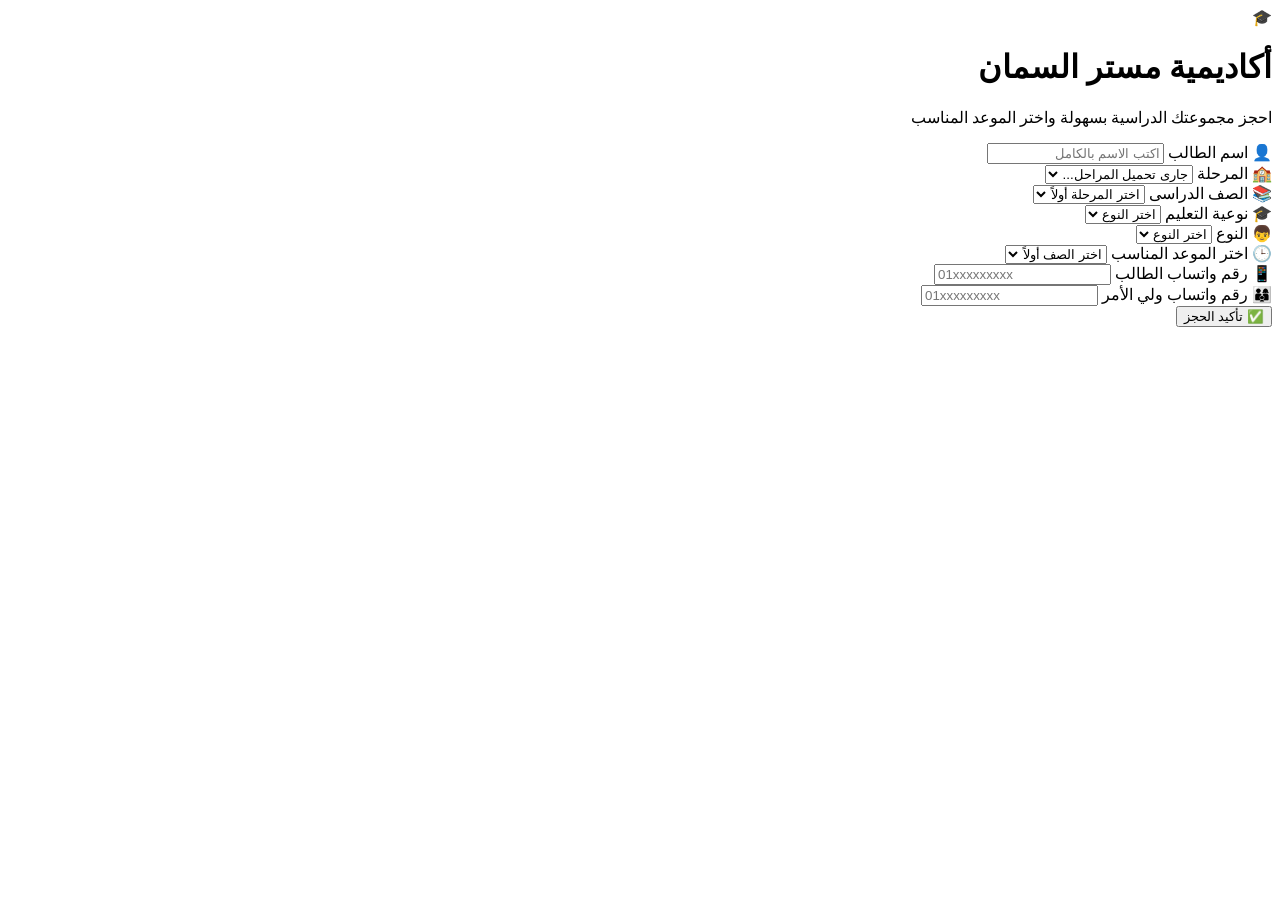
==== index.html @ 5d87e905 "Add files via upload" ====
<!DOCTYPE html>
<html lang="ar" dir="rtl">

<head>

<meta charset="UTF-8">

<meta name="viewport" content="width=device-width, initial-scale=1.0">

<title>حجز الدروس | أكاديمية مستر السمان</title>

<link rel="preconnect" href="https://fonts.googleapis.com">

<link rel="preconnect" href="https://fonts.gstatic.com" crossorigin>

<link href="https://fonts.googleapis.com/css2?family=Cairo:wght@400;600;700;800&display=swap" rel="stylesheet">

<?!= include("style"); ?>

</head>

<body>

<div class="container">

<div class="card">

<!-- Header -->

<div class="hero">

<div class="logoCircle">

🎓

</div>

<h1>

أكاديمية مستر السمان

</h1>

<p>

احجز مجموعتك الدراسية بسهولة واختر الموعد المناسب

</p>

</div>

<form id="bookingForm">

<!-- اسم الطالب -->

<div class="form-group">

<label>

👤 اسم الطالب

</label>

<input

type="text"

id="name"

placeholder="اكتب الاسم بالكامل"

required>

</div>

<!-- المرحلة -->

<div class="form-group">

<label>

🏫 المرحلة

</label>

<select id="stage" required>

<option>

جارى تحميل المراحل...

</option>

</select>

</div>

<!-- الصف -->

<div class="form-group">

<label>

📚 الصف الدراسى

</label>

<select id="grade" required>

<option>

اختر المرحلة أولاً

</option>

</select>

</div>

<!-- نوعية التعليم -->

<div class="form-group">

<label>

🎓 نوعية التعليم

</label>

<select id="education" required>

<option value="">

اختر النوع

</option>

<option>

عام

</option>

<option>

أزهرى

</option>

</select>

</div>

<!-- النوع -->

<div class="form-group">

<label>

👦 النوع

</label>

<select id="gender" required>

<option value="">

اختر النوع

</option>

<option>

ذكر

</option>

<option>

أنثى

</option>

</select>

</div>
<!-- الموعد -->

<div class="form-group">

<label>

🕒 اختر الموعد المناسب

</label>

<select id="group" required>

<option value="">

اختر الصف أولاً

</option>

</select>

</div>

<!-- رقم واتساب الطالب -->

<div class="form-group">

<label>

📱 رقم واتساب الطالب

</label>

<input

type="tel"

id="studentPhone"

placeholder="01xxxxxxxxx"

maxlength="11"

required>

</div>

<!-- رقم واتساب ولي الأمر -->

<div class="form-group">

<label>

👨‍👩‍👦 رقم واتساب ولي الأمر

</label>

<input

type="tel"

id="parentPhone"

placeholder="01xxxxxxxxx"

maxlength="11"

required>

</div>

<!-- الرسالة -->

<div id="msg"></div>

<!-- زر الحجز -->

<div class="btnBox">

<button

type="button"

onclick="saveBooking()">

✅ تأكيد الحجز

</button>

</div>

</form>

</div>

</div>

<?!= include("script"); ?>

</body>

</html>
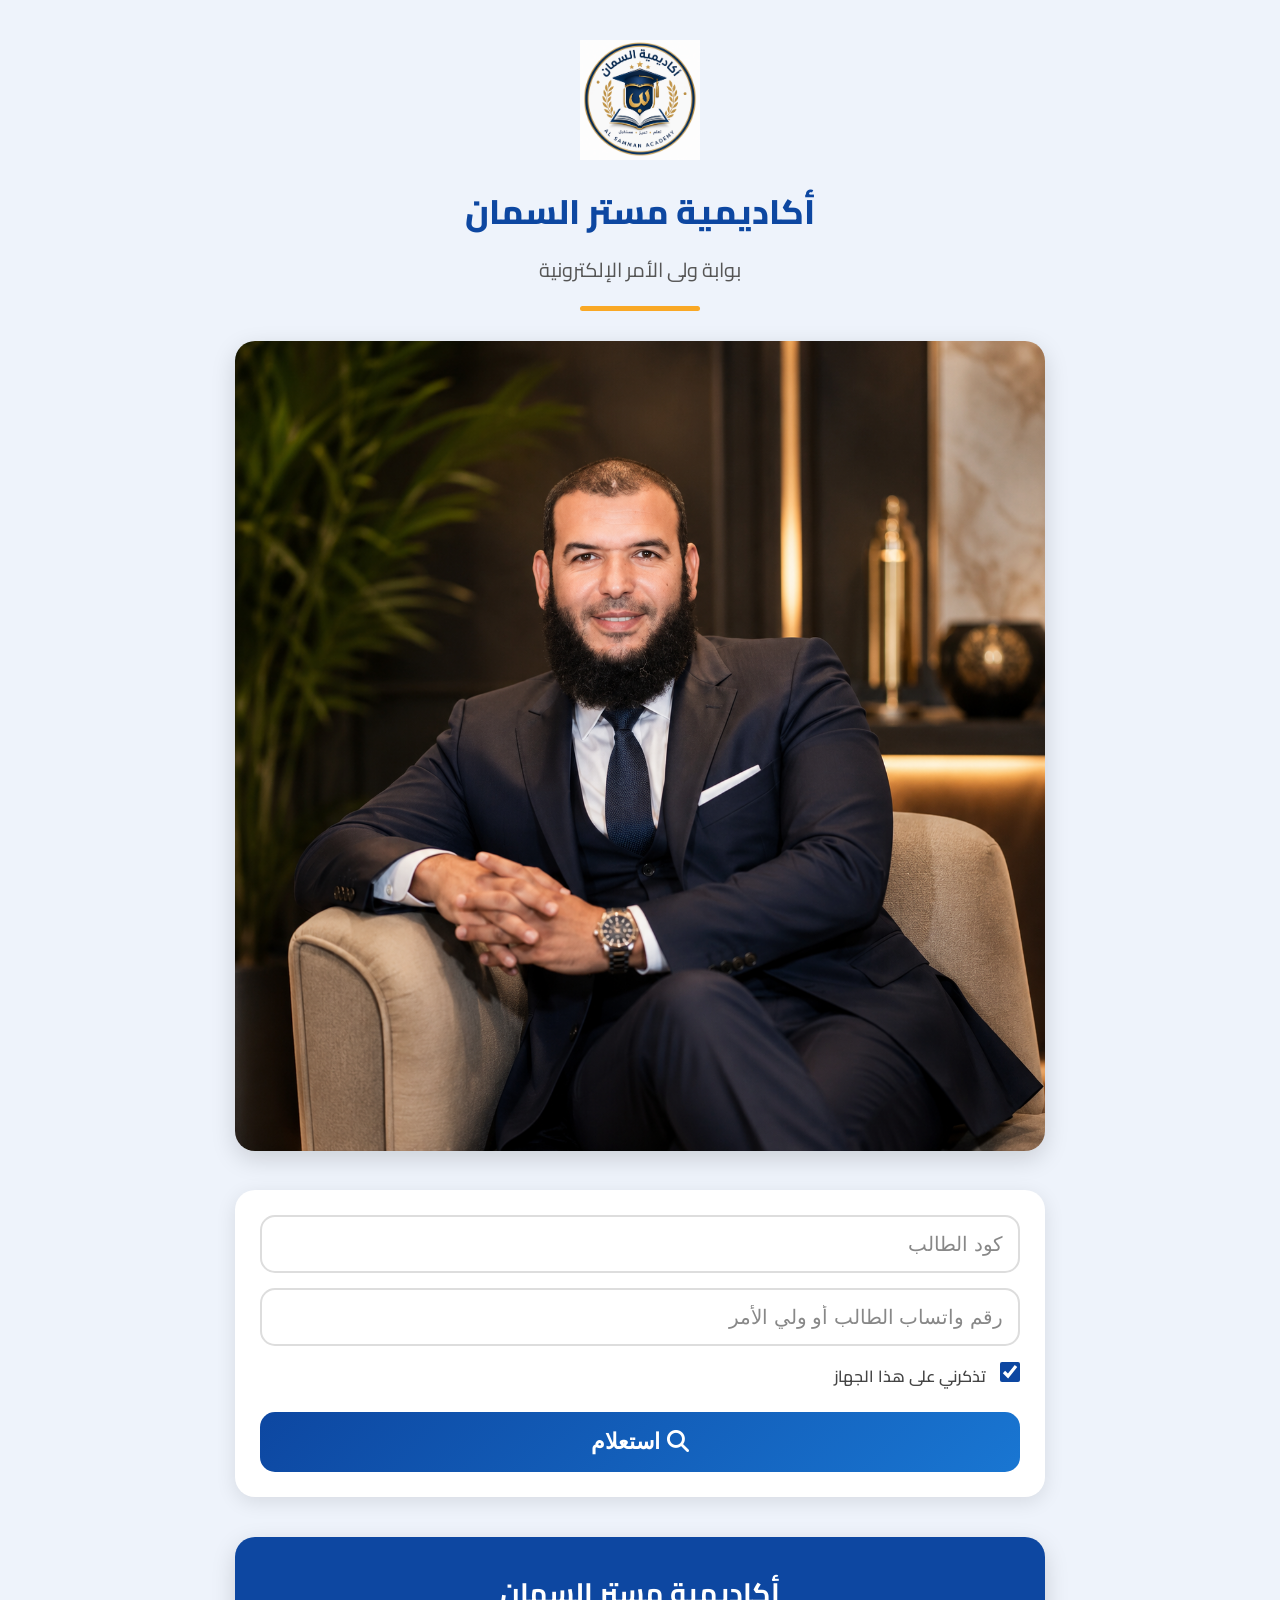
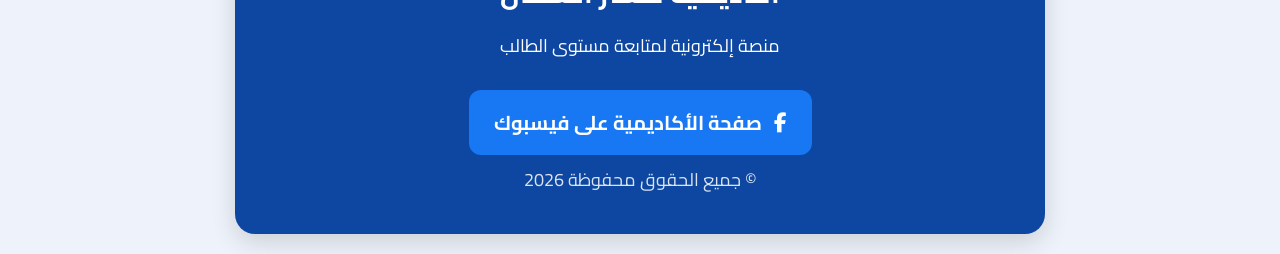
==== commit 16307139: "Add files via upload" ====
--- a/index.html
+++ b/index.html
@@ -1,286 +1,292 @@
-<!DOCTYPE html>
+﻿<!DOCTYPE html>
 <html lang="ar" dir="rtl">
 
 <head>
-
 <meta charset="UTF-8">
-
 <meta name="viewport" content="width=device-width, initial-scale=1.0">
-
-<title>حجز الدروس | أكاديمية مستر السمان</title>
-
+<title>أكاديمية السمان | بوابة ولى الأمر</title>
+<meta name="theme-color" content="#0d47a1">
 <link rel="preconnect" href="https://fonts.googleapis.com">
-
 <link rel="preconnect" href="https://fonts.gstatic.com" crossorigin>
-
 <link href="https://fonts.googleapis.com/css2?family=Cairo:wght@400;600;700;800&display=swap" rel="stylesheet">
-
-<?!= include("style"); ?>
-
+<link rel="stylesheet" href="https://cdnjs.cloudflare.com/ajax/libs/font-awesome/6.7.2/css/all.min.css">
+<link rel="stylesheet" href="style.css">
 </head>
 
 <body>
 
 <div class="container">
 
-<div class="card">
-
-<!-- Header -->
-
-<div class="hero">
-
-<div class="logoCircle">
-
-🎓
-
-</div>
-
-<h1>
-
-أكاديمية مستر السمان
-
-</h1>
-
-<p>
-
-احجز مجموعتك الدراسية بسهولة واختر الموعد المناسب
-
-</p>
-
-</div>
-
-<form id="bookingForm">
-
-<!-- اسم الطالب -->
-
-<div class="form-group">
-
-<label>
-
-👤 اسم الطالب
-
-</label>
-
-<input
-
-type="text"
-
-id="name"
-
-placeholder="اكتب الاسم بالكامل"
-
-required>
-
-</div>
-
-<!-- المرحلة -->
-
-<div class="form-group">
-
-<label>
-
-🏫 المرحلة
-
-</label>
-
-<select id="stage" required>
-
-<option>
-
-جارى تحميل المراحل...
-
-</option>
-
-</select>
-
-</div>
-
-<!-- الصف -->
-
-<div class="form-group">
-
-<label>
-
-📚 الصف الدراسى
-
-</label>
-
-<select id="grade" required>
-
-<option>
-
-اختر المرحلة أولاً
-
-</option>
-
-</select>
-
-</div>
-
-<!-- نوعية التعليم -->
-
-<div class="form-group">
-
-<label>
-
-🎓 نوعية التعليم
-
-</label>
-
-<select id="education" required>
-
-<option value="">
-
-اختر النوع
-
-</option>
-
-<option>
-
-عام
-
-</option>
-
-<option>
-
-أزهرى
-
-</option>
-
-</select>
-
-</div>
-
-<!-- النوع -->
-
-<div class="form-group">
-
-<label>
-
-👦 النوع
-
-</label>
-
-<select id="gender" required>
-
-<option value="">
-
-اختر النوع
-
-</option>
-
-<option>
-
-ذكر
-
-</option>
-
-<option>
-
-أنثى
-
-</option>
-
-</select>
-
-</div>
-<!-- الموعد -->
-
-<div class="form-group">
-
-<label>
-
-🕒 اختر الموعد المناسب
-
-</label>
-
-<select id="group" required>
-
-<option value="">
-
-اختر الصف أولاً
-
-</option>
-
-</select>
-
-</div>
-
-<!-- رقم واتساب الطالب -->
-
-<div class="form-group">
-
-<label>
-
-📱 رقم واتساب الطالب
-
-</label>
-
-<input
-
-type="tel"
-
-id="studentPhone"
-
-placeholder="01xxxxxxxxx"
-
-maxlength="11"
-
-required>
-
-</div>
-
-<!-- رقم واتساب ولي الأمر -->
-
-<div class="form-group">
-
-<label>
-
-👨‍👩‍👦 رقم واتساب ولي الأمر
-
-</label>
-
-<input
-
-type="tel"
-
-id="parentPhone"
-
-placeholder="01xxxxxxxxx"
-
-maxlength="11"
-
-required>
-
-</div>
-
-<!-- الرسالة -->
-
-<div id="msg"></div>
-
-<!-- زر الحجز -->
-
-<div class="btnBox">
-
-<button
-
-type="button"
-
-onclick="saveBooking()">
-
-✅ تأكيد الحجز
-
-</button>
-
-</div>
-
-</form>
-
-</div>
-
-</div>
-
-<?!= include("script"); ?>
+<!--=========================
+        Logo
+==========================-->
+<img src="logo.png" class="logo" alt="Academy Logo">
+
+<h1 class="main-title">أكاديمية مستر السمان</h1>
+<p class="sub-title">بوابة ولى الأمر الإلكترونية</p>
+<div class="title-line"></div>
+
+<!--=========================
+        Banner
+==========================-->
+<div class="banner">
+<img src="banner.png" alt="Banner">
+</div>
+
+<!--=========================
+        Search Box
+==========================-->
+<div class="search-box">
+    <input type="text" id="codeInput" placeholder="كود الطالب" autocomplete="off">
+    <input type="tel" id="passwordInput" placeholder="رقم واتساب الطالب أو ولي الأمر" autocomplete="off">
+    
+    <!-- خيار حفظ تسجيل الدخول -->
+    <div class="remember-me-box">
+        <label for="rememberMe">
+            <input type="checkbox" id="rememberMe" checked>
+            تذكرني على هذا الجهاز
+        </label>
+    </div>
+
+    <button id="searchBtn" class="search-btn">
+        <i class="fa-solid fa-magnifying-glass"></i>
+        استعلام
+    </button>
+</div>
+
+<!--====================================
+        بيانات الطالب (البطاقة الموحدة)
+=====================================-->
+<div id="result" class="result-card hidden">
+
+    <h2 class="result-title">
+        <i class="fa-solid fa-user-graduate"></i>
+        بيانات الطالب
+    </h2>
+
+    <div class="result-row">
+        <span class="result-label">
+            <i class="fa-solid fa-id-card"></i>
+            كود الطالب
+        </span>
+        <span id="studentCode" class="result-value"></span>
+    </div>
+
+    <div class="result-row">
+        <span class="result-label">
+            <i class="fa-solid fa-user"></i>
+            اسم الطالب
+        </span>
+        <span id="studentName" class="result-value"></span>
+    </div>
+
+    <div class="result-row">
+        <span class="result-label">
+            <i class="fa-solid fa-school"></i>
+            الصف الدراسى
+        </span>
+        <span id="studentGrade" class="result-value"></span>
+    </div>
+
+    <div class="result-row">
+        <span class="result-label">
+            <i class="fa-solid fa-users"></i>
+            المجموعة
+        </span>
+        <span id="studentGroup" class="result-value"></span>
+    </div>
+
+    <div class="result-row">
+        <span class="result-label">
+            <i class="fa-brands fa-whatsapp"></i>
+            واتساب الطالب
+        </span>
+        <span id="studentWhatsapp" class="result-value"></span>
+    </div>
+
+    <div class="result-row">
+        <span class="result-label">
+            <i class="fa-brands fa-whatsapp"></i>
+            واتساب ولى الأمر
+        </span>
+        <span id="parentWhatsapp" class="result-value"></span>
+    </div>
+
+    <!--=========================
+            الأزرار
+    ==========================-->
+    <div class="attendance-btn-box">
+        <button id="attendanceBtn" class="attendance-btn hidden">
+            <i class="fa-solid fa-calendar-check"></i>
+            الاستعلام عن الحضور
+        </button>
+    </div>
+
+    <div class="attendance-btn-box">
+        <button id="homeworkBtn" class="attendance-btn hidden">
+            <i class="fa-solid fa-book"></i>
+            الاستعلام عن درجات الواجب
+        </button>
+    </div>
+
+    <div class="attendance-btn-box">
+        <button id="examBtn" class="attendance-btn hidden">
+            <i class="fa-solid fa-file-pen"></i>
+            الاستعلام عن درجات الامتحانات
+        </button>
+    </div>
+
+    <div class="attendance-btn-box">
+        <button id="paymentBtn" class="attendance-btn hidden">
+            <i class="fa-solid fa-money-bill-wave"></i>
+            الاستعلام عن المدفوعات
+        </button>
+    </div>
+
+    <div class="attendance-btn-box">
+        <button id="noticeBtn" class="attendance-btn hidden">
+            <i class="fa-solid fa-bell"></i>
+            التنبيهات الهامة
+        </button>
+    </div>
+
+    <!-- زر الفيديوهات الجديد -->
+    <div class="attendance-btn-box">
+        <button id="videoBtn" class="video-portal-btn hidden">
+            <i class="fa-solid fa-play-circle"></i>
+            الفيديوهات التعليمية والشرح
+        </button>
+    </div>
+
+    <!-- زر تسجيل الخروج -->
+    <div class="attendance-btn-box">
+        <button id="logoutBtn" class="logout-btn">
+            <i class="fa-solid fa-right-from-bracket"></i>
+            تسجيل الخروج / مسح الحفظ
+        </button>
+    </div>
+
+</div>
+
+<!--====================================
+        بطاقة الحضور
+=====================================-->
+<div id="attendanceCard" class="result-card hidden">
+    <h2 class="result-title">
+        <i class="fa-solid fa-calendar-check"></i>
+        سجل حضور الطالب
+    </h2>
+    <div id="attendanceContent"></div>
+    <button id="backBtn" class="back-btn">
+        <i class="fa-solid fa-arrow-right"></i>
+        رجوع
+    </button>
+</div>
+
+<!--====================================
+        بطاقة الواجب
+=====================================-->
+<div id="homeworkCard" class="result-card hidden">
+    <h2 class="result-title">
+        <i class="fa-solid fa-book"></i>
+        درجات الواجب
+    </h2>
+    <div id="homeworkContent"></div>
+    <button id="backHomeworkBtn" class="back-btn">
+        <i class="fa-solid fa-arrow-right"></i>
+        رجوع
+    </button>
+</div>
+
+<!--====================================
+        بطاقة الامتحانات
+=====================================-->
+<div id="examCard" class="result-card hidden">
+    <h2 class="result-title">
+        <i class="fa-solid fa-file-pen"></i>
+        درجات الامتحانات
+    </h2>
+    <div id="examContent"></div>
+    <button id="backExamBtn" class="back-btn">
+        <i class="fa-solid fa-arrow-right"></i>
+        رجوع
+    </button>
+</div>
+
+<!--====================================
+        بطاقة المدفوعات
+=====================================-->
+<div id="paymentCard" class="result-card hidden">
+    <h2 class="result-title">
+        <i class="fa-solid fa-money-bill-wave"></i>
+        المدفوعات
+    </h2>
+    <div id="paymentContent"></div>
+    <button id="backPaymentBtn" class="back-btn">
+        <i class="fa-solid fa-arrow-right"></i>
+        رجوع
+    </button>
+</div>
+
+<!--====================================
+        بطاقة التنبيهات
+=====================================-->
+<div id="noticeCard" class="result-card hidden">
+    <h2 class="result-title">
+        <i class="fa-solid fa-bell"></i>
+        التنبيهات الهامة
+    </h2>
+    <div id="noticeContent"></div>
+    <button id="backNoticeBtn" class="back-btn">
+        <i class="fa-solid fa-arrow-right"></i>
+        رجوع
+    </button>
+</div>
+
+<!--====================================
+        بطاقة الفيديوهات المعدلة (Videoss)
+=====================================-->
+<div id="VideossCard" class="result-card hidden">
+    <h2 class="result-title">
+        <i class="fa-solid fa-play-circle"></i>
+        الفيديوهات التعليمية والشرح
+    </h2>
+    <div id="VideossContent"></div>
+    <button id="backVideossBtn" class="back-btn">
+        <i class="fa-solid fa-arrow-right"></i>
+        رجوع
+    </button>
+</div>
+
+<!--====================================
+        رسالة عدم العثور
+=====================================-->
+<div id="notFound" class="result-card hidden">
+    <div class="not-found">
+        <i class="fa-solid fa-circle-xmark"></i>
+        <h2>كود الطالب أو كلمة السر غير صحيحة</h2>
+    </div>
+</div>
+
+<!--====================================
+                Footer
+=====================================-->
+<footer class="footer">
+    <h3>أكاديمية مستر السمان</h3>
+    <p>منصة إلكترونية لمتابعة مستوى الطالب</p>
+    <a href="https://www.facebook.com/profile.php?id=100093795507056" target="_blank" class="facebook-btn">
+        <i class="fa-brands fa-facebook-f"></i>
+        صفحة الأكاديمية على فيسبوك
+    </a>
+    <p class="copyright">© جميع الحقوق محفوظة 2026</p>
+</footer>
+
+</div>
+
+<!--====================================
+            JavaScript
+=====================================-->
+<script src="script.js"></script>
 
 </body>
 
--- a/style.css
+++ b/style.css
@@ -0,0 +1,949 @@
+﻿/*=========================================
+        Google Font
+=========================================*/
+
+@import url('https://fonts.googleapis.com/css2?family=Cairo:wght@400;600;700;800&display=swap');
+
+/*=========================================
+        Reset
+=========================================*/
+
+*{
+
+    margin:0;
+    padding:0;
+    box-sizing:border-box;
+
+}
+
+body{
+
+    font-family:'Cairo',sans-serif;
+
+    background:#eef3fb;
+
+    direction:rtl;
+
+    color:#222;
+
+}
+
+/*=========================================
+        Container
+=========================================*/
+
+.container{
+
+    width:95%;
+
+    max-width:850px;
+
+    margin:auto;
+
+    padding:20px;
+
+}
+
+/*=========================================
+        Logo
+=========================================*/
+
+.logo{
+
+    display:block;
+
+    width:120px;
+
+    margin:20px auto;
+
+}
+
+/*=========================================
+        Titles
+=========================================*/
+
+.main-title{
+
+    text-align:center;
+
+    color:#0d47a1;
+
+    font-size:34px;
+
+    font-weight:800;
+
+}
+
+.sub-title{
+
+    text-align:center;
+
+    color:#555;
+
+    font-size:20px;
+
+    margin-top:8px;
+
+}
+
+.title-line{
+
+    width:120px;
+
+    height:5px;
+
+    background:#f9a825;
+
+    margin:18px auto 30px;
+
+    border-radius:10px;
+
+}
+
+/*=========================================
+        Banner
+=========================================*/
+
+.banner{
+
+    margin-bottom:30px;
+
+}
+
+.banner img{
+
+    width:100%;
+
+    border-radius:20px;
+
+    box-shadow:0 8px 25px rgba(0,0,0,.15);
+
+}
+
+/*=========================================
+ /* =========================================
+   Search Box
+========================================= */
+
+.search-box {
+    background: #fff;
+    padding: 25px;
+    border-radius: 20px;
+    box-shadow: 0 5px 20px rgba(0,0,0,.10);
+    margin-bottom: 30px;
+}
+
+.search-box input {
+    width: 100%;
+    height: 58px;
+    border: 2px solid #ddd;
+    border-radius: 15px;
+    padding: 0 15px;
+    font-size: 20px;
+    margin-bottom: 15px;
+    transition: .30s;
+    
+    /* التعديلات المطلوبة */
+    direction: rtl;            /* توجيه النص من اليمين إلى اليسار */
+    text-align: right;         /* محاذاة النص والرقام ناحية اليمين */
+    font-weight: bold;         /* جعل الخط عريض */
+    color: #000000;            /* لون النص أسود صريح */
+    box-sizing: border-box;    /* لضمان ضبط الأبعاد مع الأطراف */
+    outline: none;             /* إزالة الإطار الأزرق الافتراضي */
+}
+
+/* لتغيير شكل النص التوضيحي (Placeholder) ليكون خفيفاً قبل الكتابة */
+.search-box input::placeholder {
+    color: #888888;
+    font-weight: normal;       /* جعل النص التوضيحي عادي حتى يكتب المستخدم */
+}
+
+.search-box input:focus{
+
+    outline:none;
+
+    border-color:#0d47a1;
+
+}
+
+.search-btn{
+
+    width:100%;
+
+    height:60px;
+
+    border:none;
+
+    border-radius:15px;
+
+    background:linear-gradient(135deg,#0d47a1,#1976d2);
+
+    color:#fff;
+
+    font-size:22px;
+
+    font-weight:bold;
+
+    cursor:pointer;
+
+    transition:.30s;
+
+}
+
+.search-btn:hover{
+
+    transform:translateY(-2px);
+
+    box-shadow:0 10px 25px rgba(0,0,0,.18);
+
+}
+/*=========================================
+        Result Card
+=========================================*/
+
+.result-card{
+
+    background:#fff;
+
+    border-radius:20px;
+
+    padding:25px;
+
+    margin-top:25px;
+
+    box-shadow:0 8px 25px rgba(0,0,0,.12);
+
+}
+
+.result-title{
+
+    text-align:center;
+
+    color:#0d47a1;
+
+    font-size:28px;
+
+    margin-bottom:25px;
+
+    font-weight:800;
+
+}
+
+.result-title i{
+
+    color:#f9a825;
+
+    margin-left:8px;
+
+}
+
+/*=========================================
+        Student Data
+=========================================*/
+
+.result-row{
+
+    display:flex;
+
+    justify-content:space-between;
+
+    align-items:center;
+
+    padding:15px;
+
+    border-bottom:1px solid #eee;
+
+    font-size:20px;
+
+}
+
+.result-row:last-child{
+
+    border-bottom:none;
+
+}
+
+.result-label{
+
+    font-weight:700;
+
+    color:#444;
+
+}
+
+.result-label i{
+
+    color:#0d47a1;
+
+    margin-left:8px;
+
+}
+
+.result-value{
+
+    color:#000;
+
+    font-weight:bold;
+
+}
+
+/*=========================================
+        Attendance Buttons
+=========================================*/
+
+.attendance-btn-box{
+
+    margin-top:20px;
+
+}
+
+.attendance-btn{
+
+    width:100%;
+
+    height:58px;
+
+    border:none;
+
+    border-radius:15px;
+
+    background:linear-gradient(135deg,#2e7d32,#43a047);
+
+    color:#fff;
+
+    font-size:21px;
+
+    font-weight:bold;
+
+    cursor:pointer;
+
+    transition:.30s;
+
+    box-shadow:0 6px 15px rgba(46,125,50,.30);
+
+}
+
+.attendance-btn:hover{
+
+    background:linear-gradient(135deg,#1b5e20,#2e7d32);
+
+    transform:translateY(-2px);
+
+    box-shadow:0 10px 25px rgba(46,125,50,.45);
+
+}
+
+.attendance-btn i{
+
+    margin-left:10px;
+
+}
+
+/*=========================================
+        Back Button
+=========================================*/
+
+.back-btn{
+
+    width:100%;
+
+    height:58px;
+
+    margin-top:25px;
+
+    border:none;
+
+    border-radius:15px;
+
+    background:linear-gradient(135deg,#c62828,#e53935);
+
+    color:#fff;
+
+    font-size:21px;
+
+    font-weight:bold;
+
+    cursor:pointer;
+
+    transition:.30s;
+
+}
+
+.back-btn:hover{
+
+    transform:translateY(-2px);
+
+    box-shadow:0 10px 25px rgba(0,0,0,.18);
+
+}
+
+/*=========================================
+        Hidden
+=========================================*/
+
+.hidden{
+
+    display:none;
+
+}
+/*=========================================
+        Tables
+=========================================*/
+
+.attendance-table{
+
+    width:100%;
+
+    border-collapse:collapse;
+
+    margin-top:20px;
+
+    background:#fff;
+
+    border-radius:15px;
+
+    overflow:hidden;
+
+    box-shadow:0 5px 15px rgba(0,0,0,.08);
+
+}
+
+.attendance-table th{
+
+    background:#0d47a1;
+
+    color:#fff;
+
+    padding:15px;
+
+    text-align:center;
+
+    font-size:18px;
+
+    font-weight:bold;
+
+}
+
+.attendance-table td{
+
+    padding:14px;
+
+    text-align:center;
+
+    border-bottom:1px solid #eee;
+
+    font-size:17px;
+
+}
+
+.attendance-table tr:nth-child(even){
+
+    background:#f7f9fc;
+
+}
+
+.attendance-table tr:hover{
+
+    background:#eef5ff;
+
+}
+
+/*=========================================
+        Payment Summary
+=========================================*/
+
+.payment-summary{
+
+    display:grid;
+
+    grid-template-columns:repeat(2,1fr);
+
+    gap:15px;
+
+    margin-bottom:25px;
+
+}
+
+.pay-box{
+
+    background:#fff;
+
+    border-radius:15px;
+
+    padding:18px;
+
+    text-align:center;
+
+    box-shadow:0 6px 18px rgba(0,0,0,.10);
+
+}
+
+.pay-box span{
+
+    display:block;
+
+    font-size:17px;
+
+    color:#666;
+
+    margin-bottom:8px;
+
+}
+
+.pay-box strong{
+
+    font-size:28px;
+
+    color:#0d47a1;
+
+}
+
+/*=========================================
+        Success & Warning
+=========================================*/
+
+.success-box{
+
+    background:#e8f5e9;
+
+    color:#2e7d32;
+
+    padding:18px;
+
+    border-radius:15px;
+
+    text-align:center;
+
+    font-size:22px;
+
+    font-weight:bold;
+
+    margin-bottom:20px;
+
+}
+
+.warning-box{
+
+    background:#ffebee;
+
+    color:#c62828;
+
+    padding:18px;
+
+    border-radius:15px;
+
+    text-align:center;
+
+    font-size:22px;
+
+    font-weight:bold;
+
+    margin-bottom:20px;
+
+}
+
+.warning-box strong{
+
+    display:block;
+
+    margin-top:10px;
+
+    font-size:32px;
+
+}
+
+/*=========================================
+        Table Wrapper
+=========================================*/
+
+.table-wrapper{
+
+    width:100%;
+
+    overflow-x:auto;
+
+    direction:ltr;
+
+    display:flex;
+
+    justify-content:center;
+
+}
+
+.table-wrapper table{
+
+    direction:rtl;
+
+    min-width:650px;
+
+}
+/*=========================================
+        Not Found
+=========================================*/
+
+.not-found{
+
+    text-align:center;
+
+    padding:40px 20px;
+
+}
+
+.not-found i{
+
+    font-size:70px;
+
+    color:#d32f2f;
+
+    margin-bottom:20px;
+
+}
+
+.not-found h2{
+
+    color:#d32f2f;
+
+    font-size:28px;
+
+    line-height:1.8;
+
+}
+
+/*=========================================
+        Footer
+=========================================*/
+
+.footer{
+
+    margin-top:40px;
+
+    background:#0d47a1;
+
+    color:#fff;
+
+    border-radius:20px;
+
+    padding:30px 20px;
+
+    text-align:center;
+
+    box-shadow:0 8px 25px rgba(0,0,0,.15);
+
+}
+
+.footer h3{
+
+    font-size:28px;
+
+    margin-bottom:10px;
+
+}
+
+.footer p{
+
+    font-size:18px;
+
+    margin:8px 0;
+
+}
+
+.facebook-btn{
+
+    display:inline-block;
+
+    margin-top:20px;
+
+    padding:14px 25px;
+
+    background:#1877f2;
+
+    color:#fff;
+
+    text-decoration:none;
+
+    border-radius:12px;
+
+    font-size:20px;
+
+    font-weight:bold;
+
+    transition:.30s;
+
+}
+
+.facebook-btn:hover{
+
+    transform:translateY(-2px);
+
+    box-shadow:0 8px 20px rgba(0,0,0,.25);
+
+}
+
+.facebook-btn i{
+
+    margin-left:8px;
+
+}
+
+.copyright{
+
+    margin-top:20px;
+
+    font-size:16px;
+
+    opacity:.85;
+
+}
+
+/*=========================================
+        Responsive
+=========================================*/
+
+@media (max-width:768px){
+
+.container{
+
+    width:98%;
+
+    padding:10px;
+
+}
+
+.logo{
+
+    width:90px;
+
+}
+
+.main-title{
+
+    font-size:26px;
+
+}
+
+.sub-title{
+
+    font-size:17px;
+
+}
+
+.result-title{
+
+    font-size:23px;
+
+}
+
+.result-row{
+
+    flex-direction:column;
+
+    align-items:flex-start;
+
+    gap:8px;
+
+    font-size:17px;
+
+}
+
+.result-value{
+
+    width:100%;
+
+    text-align:right;
+
+}
+
+.search-box{
+
+    padding:18px;
+
+}
+
+.search-box input{
+
+    font-size:18px;
+
+    height:52px;
+
+}
+
+.search-btn{
+
+    font-size:20px;
+
+    height:54px;
+
+}
+
+.attendance-btn{
+
+    font-size:18px;
+
+    height:54px;
+
+}
+
+.back-btn{
+
+    font-size:18px;
+
+    height:54px;
+
+}
+
+/* الجداول */
+
+.table-wrapper{
+
+    width:100%;
+
+    overflow-x:auto;
+
+    -webkit-overflow-scrolling:touch;
+
+}
+
+.attendance-table{
+
+    min-width:650px;
+
+    font-size:15px;
+
+}
+
+.attendance-table th{
+
+    padding:12px;
+
+    font-size:15px;
+
+}
+
+.attendance-table td{
+
+    padding:12px 8px;
+
+    font-size:15px;
+
+}
+
+/* بطاقات المدفوعات */
+
+.payment-summary{
+
+    grid-template-columns:1fr;
+
+}
+
+.pay-box strong{
+
+    font-size:24px;
+
+}
+
+.footer h3{
+
+    font-size:22px;
+
+}
+
+.footer p{
+
+    font-size:16px;
+
+}
+
+.facebook-btn{
+
+    width:100%;
+
+    font-size:18px;
+
+}
+
+}
+/*=========================================
+        Remember Me & Logout
+=========================================*/
+.remember-me-box {
+    display: flex;
+    align-items: center;
+    margin-bottom: 15px;
+    font-size: 16px;
+    color: #444;
+    font-weight: 600;
+}
+
+.remember-me-box input[type="checkbox"] {
+    width: 20px;
+    height: 20px;
+    margin-left: 10px;
+    cursor: pointer;
+    accent-color: #0d47a1;
+}
+
+.logout-btn {
+    width: 100%;
+    height: 52px;
+    border: none;
+    border-radius: 15px;
+    background: #616161;
+    color: #fff;
+    font-size: 18px;
+    font-weight: bold;
+    cursor: pointer;
+    transition: .30s;
+    margin-top: 10px;
+}
+
+.logout-btn:hover {
+    background: #424242;
+    transform: translateY(-2px);
+}
+
+/*=========================================
+        Notice Image Styles
+=========================================*/
+.notice-img-container {
+    margin-top: 15px;
+    text-align: center;
+}
+
+.notice-img {
+    max-width: 100%;
+    max-height: 350px;
+    border-radius: 12px;
+    box-shadow: 0 4px 15px rgba(0,0,0,0.15);
+    cursor: pointer;
+    transition: transform 0.2s ease-in-out;
+}
+
+.notice-img:hover {
+    transform: scale(1.02);
+}
+/*=========================================
+        Video Portal Button Style
+=========================================*/
+.video-portal-btn {
+    width: 100%;
+    height: 58px;
+    border: none;
+    border-radius: 15px;
+    background: linear-gradient(135deg, #6a1b9a, #8e24aa);
+    color: #fff;
+    font-size: 21px;
+    font-weight: bold;
+    cursor: pointer;
+    transition: .30s;
+    box-shadow: 0 6px 15px rgba(106, 27, 154, 0.30);
+}
+
+.video-portal-btn:hover {
+    background: linear-gradient(135deg, #4a148c, #6a1b9a);
+    transform: translateY(-2px);
+    box-shadow: 0 10px 25px rgba(106, 27, 154, 0.45);
+}
+
+.video-portal-btn i {
+    margin-left: 10px;
+}
